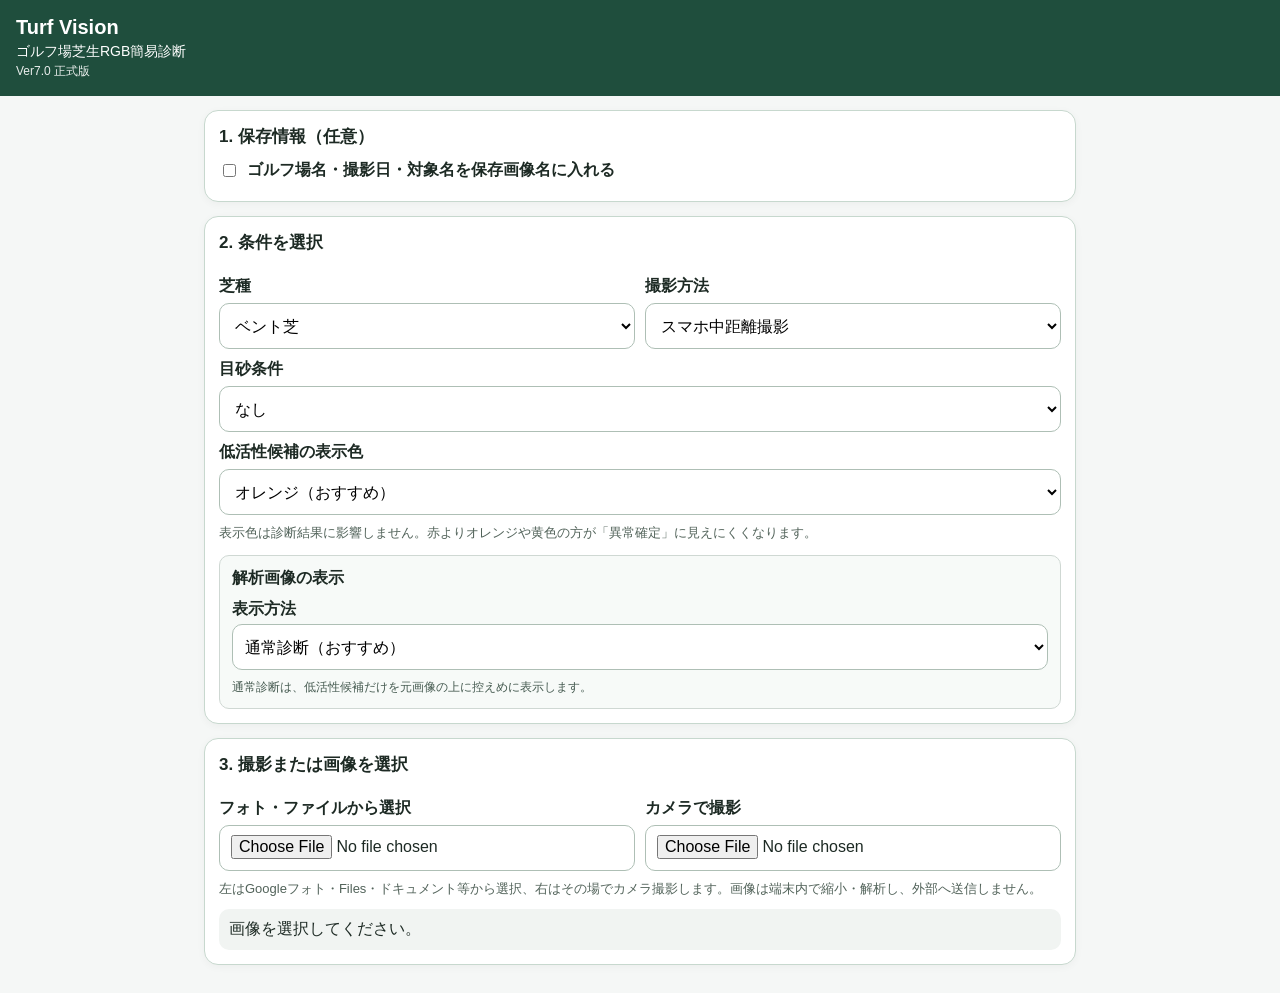
==== index.html @ b88d0dce "Turf Vision Ver7.0 初期登録" ====
<!doctype html>
<html lang="ja">
<head>
  <meta charset="utf-8">
  <meta name="viewport" content="width=device-width,initial-scale=1,viewport-fit=cover">
  <meta name="theme-color" content="#1f4e3d">
  <title>Turf Vision｜ゴルフ場芝生RGB簡易診断 Ver7.0</title>
  <link rel="manifest" href="manifest.json">
  <link rel="icon" type="image/png" sizes="32x32" href="favicon-32.png">
  <link rel="apple-touch-icon" href="apple-touch-icon.png">
  <style>
    :root { --green:#1f4e3d; --light:#eef6f1; --border:#c7d8ce; }
    * { box-sizing:border-box; }
    body { margin:0; font-family:-apple-system,BlinkMacSystemFont,"Yu Gothic","Meiryo",sans-serif; background:#f5f7f6; color:#1d2a24; }
    header { background:var(--green); color:white; padding:16px; position:sticky; top:0; z-index:10; }
    header h1 { margin:0; font-size:20px; }
    main { max-width:900px; margin:auto; padding:14px; }
    section { background:white; border:1px solid var(--border); border-radius:14px; padding:14px; margin-bottom:14px; box-shadow:0 2px 8px rgba(0,0,0,.04); }
    h2 { font-size:17px; margin:0 0 12px; }
    label { display:block; font-weight:700; margin:10px 0 6px; }
    select, button, input[type=file] { width:100%; min-height:46px; font-size:16px; border-radius:10px; border:1px solid #aebfb5; padding:9px 11px; background:white; }
    button { background:var(--green); color:white; border:none; font-weight:700; cursor:pointer; margin-top:10px; }
    button.secondary { background:#527a68; }
    button.gray { background:#6c757d; }
    button:disabled { opacity:.45; }
    .grid2 { display:grid; grid-template-columns:1fr 1fr; gap:10px; }
    .canvas-wrap { position:relative; width:100%; overflow:hidden; border-radius:10px; background:#111; touch-action:none; }
    canvas { display:block; width:100%; height:auto; }
    .hint { font-size:13px; line-height:1.55; color:#52635a; margin:8px 0 0; }
    .result { display:grid; grid-template-columns:repeat(2,minmax(0,1fr)); gap:10px; }
    .metric { background:var(--light); border-radius:10px; padding:12px; text-align:center; }
    .metric b { display:block; font-size:24px; margin-top:4px; }
    .grade { font-size:42px !important; color:#2e7d32; }
    .hidden { display:none; }
    .tabs { display:flex; gap:8px; }
    .tabs button { margin:0; }
    #status { padding:10px; border-radius:10px; background:#f1f4f2; margin-top:10px; }
    @media (max-width:600px){ .grid2,.result{grid-template-columns:1fr;} }
  </style>
</head>
<body>
<header>
  <h1>Turf Vision</h1>
  <div style="font-size:14px;margin-top:4px">ゴルフ場芝生RGB簡易診断</div>
  <div style="font-size:12px;margin-top:2px;opacity:.9">Ver7.0 正式版</div>
</header>
<main>
  <section>
    <h2>1. 保存情報（任意）</h2>
    <label style="display:flex;align-items:center;gap:8px;font-weight:700">
      <input id="useMeta" type="checkbox" style="width:auto;min-height:auto">
      ゴルフ場名・撮影日・対象名を保存画像名に入れる
    </label>
    <div id="metaFields" class="hidden">
      <label for="courseName">ゴルフ場名</label>
      <input id="courseName" type="text" placeholder="例：鳴尾ゴルフ倶楽部">
      <div class="grid2">
        <div><label for="shootDate">撮影日</label><input id="shootDate" type="date"></div>
        <div><label for="targetName">対象名</label><input id="targetName" type="text" placeholder="例：8番グリーン"></div>
      </div>
    </div>
  </section>

  <section>
    <h2>2. 条件を選択</h2>
    <div class="grid2">
      <div><label for="species">芝種</label><select id="species">
        <option>ベント芝</option><option>コウライ芝</option><option>ティフトン・バミューダ</option>
      </select></div>
      <div><label for="mode">撮影方法</label><select id="mode">
        <option>スマホ中距離撮影</option><option>スマホ近距離撮影</option><option>ドローン撮影</option>
      </select></div>
    </div>
    <label for="topdress">目砂条件</label>
    <select id="topdress"><option>なし</option><option>薄目砂</option><option>散布直後</option><option>厚め</option></select>
    <label for="overlayColor">低活性候補の表示色</label>
    <select id="overlayColor">
      <option value="amber" selected>オレンジ（おすすめ）</option>
      <option value="yellow">黄色</option>
      <option value="magenta">紫</option>
      <option value="red">赤</option>
    </select>
    <p class="hint">表示色は診断結果に影響しません。赤よりオレンジや黄色の方が「異常確定」に見えにくくなります。</p>
  </section>

  <section>
    <h2>3. 撮影または画像を選択</h2>
    <div class="grid2">
      <div>
        <label for="file">フォト・ファイルから選択</label>
        <input id="file" type="file" accept=".jpg,.jpeg,.png,.webp,image/jpeg,image/png,image/webp">
      </div>
      <div>
        <label for="cameraFile">カメラで撮影</label>
        <input id="cameraFile" type="file" accept="image/*" capture="environment">
      </div>
    </div>
    <p class="hint">左はGoogleフォト・Files・ドキュメント等から選択、右はその場でカメラ撮影します。画像は端末内で縮小・解析し、外部へ送信しません。</p>
    <div id="status">画像を選択してください。</div>
  </section>

  <section id="cropSection" class="hidden">
    <h2>4. 解析範囲</h2>
    <div class="canvas-wrap"><canvas id="cropCanvas"></canvas></div>
    <div class="tabs" style="margin-top:10px">
      <button id="fullBtn" class="secondary">写真全体を使用</button>
      <button id="resetBtn" class="gray">枠を初期化</button>
    </div>
    <p class="hint">枠の内側を指で動かせます。四隅付近を動かすと拡大・縮小できます。</p>
    <button id="analyzeBtn">この範囲を解析</button>
  </section>

  <section id="resultSection" class="hidden">
    <h2>5. 診断結果</h2>
    <div class="result">
      <div class="metric">管理判定<b id="grade" class="grade">-</b><span id="gradeText">-</span></div>
      <div class="metric">低活性候補率<b id="lowRate">-</b></div>
      <div class="metric">均一性指数<b id="uniformity">-</b></div>
      <div class="metric">芝抽出率<b id="cover">-</b></div><div class="metric">VARI平均<b id="variMean">-</b></div><div class="metric">GLI平均<b id="gliMean">-</b></div><div class="metric">ドライ指数<b id="dryIndex">-</b></div><div class="metric">ドライ段階<b id="dryStage">-</b></div>
    </div>
    <div class="tabs" style="margin-top:12px">
      <button id="showOriginal" class="secondary">元画像</button>
      <button id="showOverlay">簡易表示</button>
    </div>
    <div class="canvas-wrap" style="margin-top:10px"><canvas id="resultCanvas"></canvas></div>
    <p id="resultComment" class="hint"></p><p class="hint"><b>ドライ指数：</b>低活性候補率、均一性、VARI、褐色傾向を組み合わせた0～100の簡易指標です。病害や虫害を確定するものではなく、散水・土壌水分・撥水状態を早めに確認するための目安です。</p><p class="hint">選択色＝低活性候補、白＝影除外、黄＝目砂候補除外。病害名や原因の確定ではなく、散水・土壌水分・現地状態を確認する場所の抽出用です。</p>
    <button id="saveBtn">簡易表示画像を保存</button>
<button id="saveReportBtn" class="secondary">相談用レポートを1枚で保存</button>
  </section>

  <section id="teacherSection" class="hidden">
    <h2>6. 教師データ登録（任意）</h2>
    <p class="hint">診断後に、現地で確認した正しい状態を登録します。登録内容はこの端末内に保存され、外部へ送信されません。</p>

    <label for="trueLabel">現地確認結果</label>
    <select id="trueLabel">
      <option value="">選択してください</option>
      <option>正常</option>
      <option>要観察</option>
      <option>ドライ予兆</option>
      <option>初期ドライ</option>
      <option>進行ドライ</option>
      <option>重度ドライ</option>
      <option>病害疑い</option>
      <option>病害確認</option>
      <option>虫害疑い</option>
      <option>虫害確認</option>
      <option>ボールマーク・傷</option>
      <option>目砂・作業跡</option>
      <option>芝目・刈込方向の影響</option>
      <option>その他</option>
    </select>

    <div id="diseaseFields" class="hidden">
      <label for="diseaseName">病害名（任意）</label>
      <select id="diseaseName">
        <option value="">不明・未確定</option>
        <option>ダラースポット</option>
        <option>炭疽病</option>
        <option>ピシウム病</option>
        <option>ブラウンパッチ</option>
        <option>ラージパッチ</option>
        <option>フェアリーリング</option>
        <option>雪腐病</option>
        <option>その他病害</option>
      </select>
    </div>

    <div id="insectFields" class="hidden">
      <label for="insectName">虫害名（任意）</label>
      <select id="insectName">
        <option value="">不明・未確定</option>
        <option>シバオサゾウムシ</option>
        <option>コガネムシ類</option>
        <option>シバツトガ</option>
        <option>スジキリヨトウ</option>
        <option>その他虫害</option>
      </select>
    </div>

    <div class="grid2">
      <div>
        <label for="afterWater">散水後の変化</label>
        <select id="afterWater">
          <option>未確認</option>
          <option>回復した</option>
          <option>一部回復</option>
          <option>回復しなかった</option>
        </select>
      </div>
      <div>
        <label for="confirmedDays">確認日数</label>
        <select id="confirmedDays">
          <option value="">未入力</option>
          <option>当日</option>
          <option>翌日</option>
          <option>3日後</option>
          <option>7日後</option>
          <option>14日後</option>
        </select>
      </div>
    </div>

    <label for="teacherNote">備考</label>
    <input id="teacherNote" type="text" placeholder="例：散水翌日に回復、ボールマーク混在">

    <label style="display:flex;align-items:center;gap:8px;font-weight:700">
      <input id="saveTeacherImage" type="checkbox" checked style="width:auto;min-height:auto">
      解析範囲の元画像も端末内へ保存する
    </label>

    <button id="registerTeacherBtn">教師データに登録</button>
    <div id="teacherStatus" class="hint">登録件数：0件</div>

    <div class="grid2">
      <button id="exportCsvBtn" class="secondary">教師データCSVを書き出す</button>
      <button id="exportJsonBtn" class="secondary">バックアップJSONを書き出す</button>
    </div>

    <label for="importJsonFile">バックアップJSONを読み込む</label>
    <input id="importJsonFile" type="file" accept=".json,application/json">
    <button id="importJsonBtn" class="secondary">バックアップから復元</button>

    <h3 style="margin-top:18px">教師データ管理</h3>
    <div id="teacherSummary" class="result"></div>
    <div style="overflow-x:auto;margin-top:12px">
      <table id="teacherTable" style="width:100%;border-collapse:collapse;font-size:13px">
        <thead>
          <tr>
            <th style="border:1px solid #ccc;padding:6px">No.</th>
            <th style="border:1px solid #ccc;padding:6px">登録日</th>
            <th style="border:1px solid #ccc;padding:6px">芝種</th>
            <th style="border:1px solid #ccc;padding:6px">現地確認</th>
            <th style="border:1px solid #ccc;padding:6px">ドライ指数</th>
            <th style="border:1px solid #ccc;padding:6px">病害・虫害</th>
          </tr>
        </thead>
        <tbody></tbody>
      </table>
    </div>

    <button id="clearTeacherBtn" class="gray">端末内の教師データを全削除</button>
    <p class="hint">CSVには画像そのものは含まれません。画像を保存した登録は、端末内データベースに保持されます。アプリやブラウザのデータを削除すると消えるため、定期的にJSONバックアップを書き出してください。</p>
  </section>

</main>
<script src="app.js"></script>
</body>
</html>
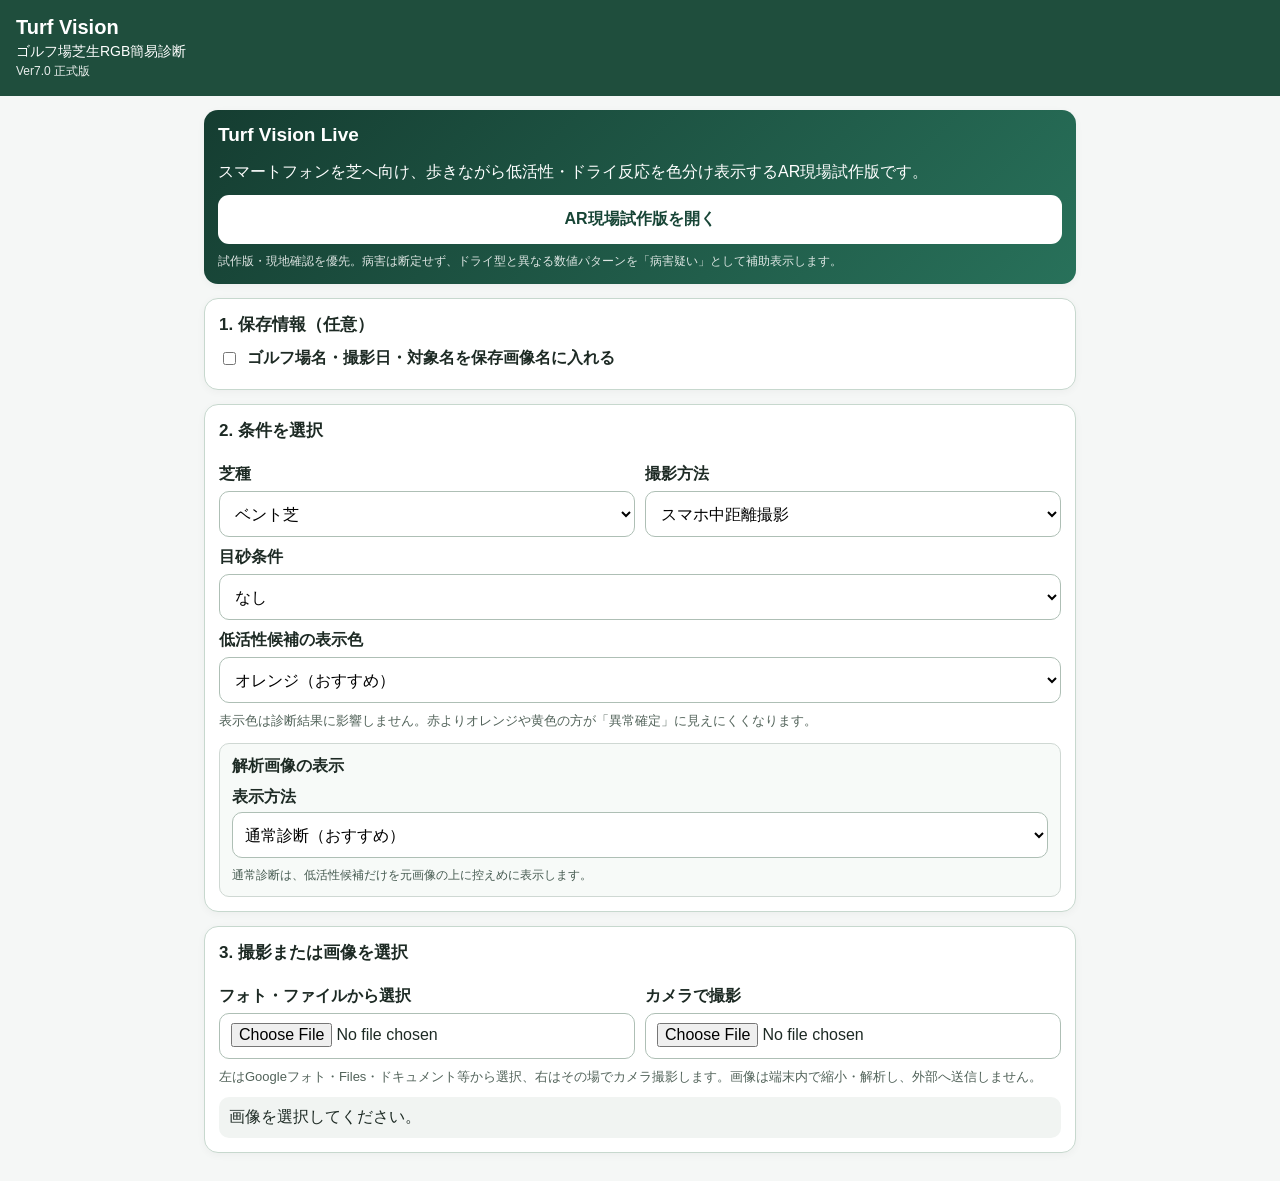
==== commit 80de9720: "Add files via upload" ====
--- a/index.html
+++ b/index.html
@@ -45,6 +45,13 @@
   <div style="font-size:12px;margin-top:2px;opacity:.9">Ver7.0 正式版</div>
 </header>
 <main>
+  <section style="background:linear-gradient(135deg,#153d31,#28715a);color:white;border:none">
+    <h2 style="font-size:19px">Turf Vision Live</h2>
+    <p style="line-height:1.7;margin:6px 0 10px">スマートフォンを芝へ向け、歩きながら低活性・ドライ反応を色分け表示するAR現場試作版です。</p>
+    <a href="ar.html" style="display:block;text-align:center;text-decoration:none;background:white;color:#174536;font-weight:800;padding:14px;border-radius:11px">AR現場試作版を開く</a>
+    <p style="font-size:12px;opacity:.85;margin:9px 0 0">試作版・現地確認を優先。病害は断定せず、ドライ型と異なる数値パターンを「病害疑い」として補助表示します。</p>
+  </section>
+
   <section>
     <h2>1. 保存情報（任意）</h2>
     <label style="display:flex;align-items:center;gap:8px;font-weight:700">
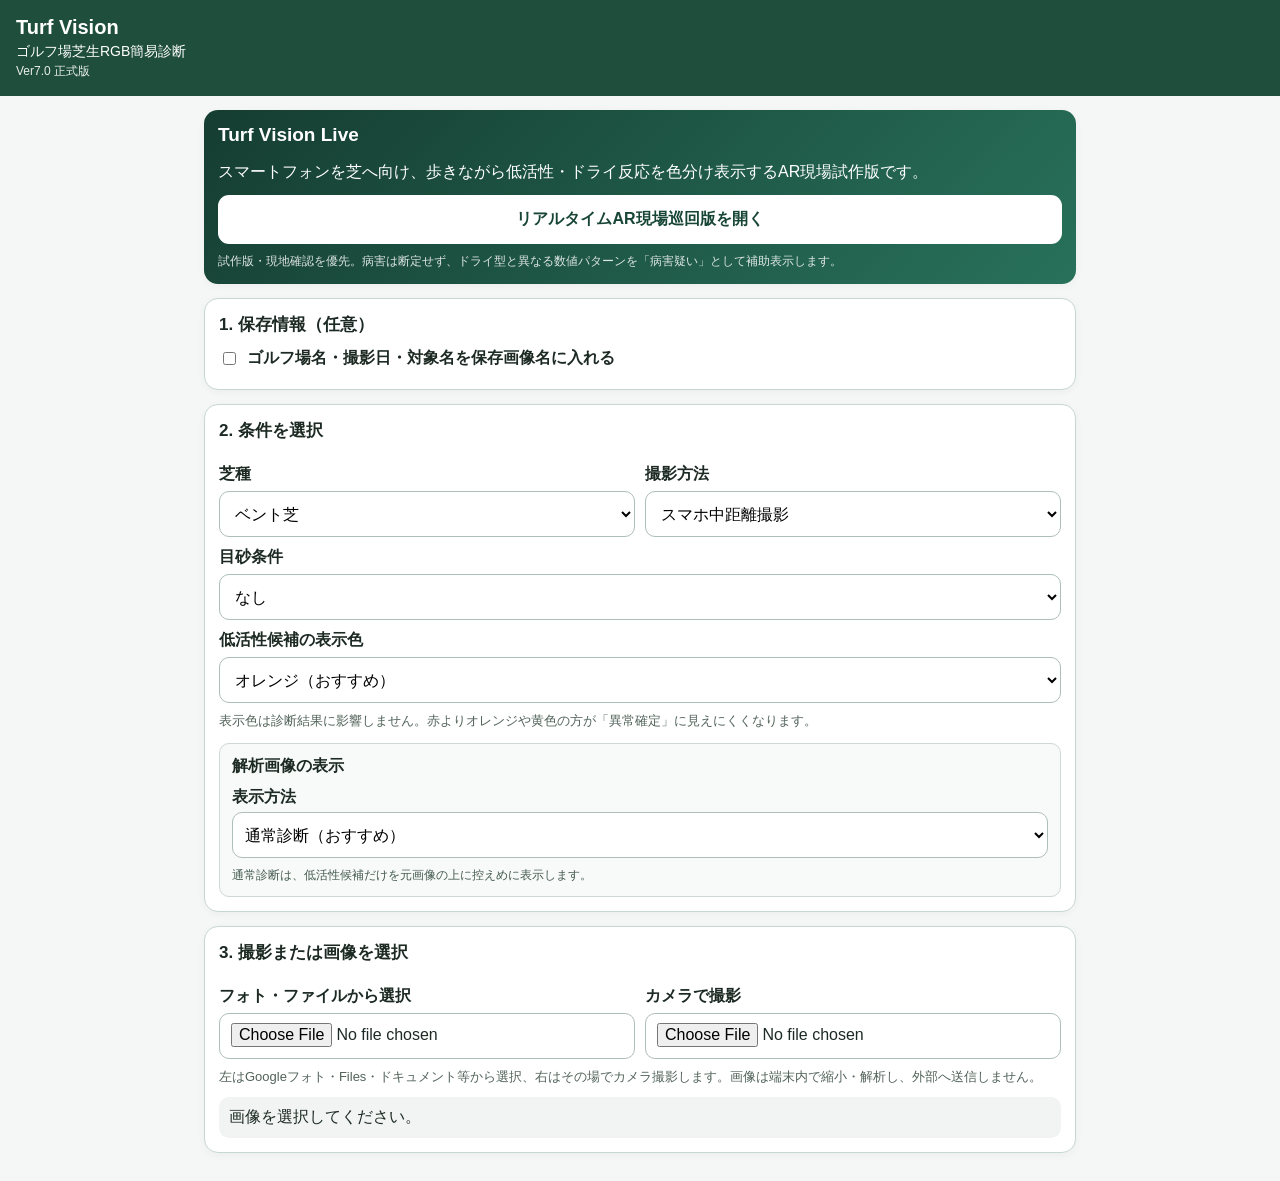
==== commit 8622d8f0: "Add files via upload" ====
--- a/index.html
+++ b/index.html
@@ -48,7 +48,7 @@
   <section style="background:linear-gradient(135deg,#153d31,#28715a);color:white;border:none">
     <h2 style="font-size:19px">Turf Vision Live</h2>
     <p style="line-height:1.7;margin:6px 0 10px">スマートフォンを芝へ向け、歩きながら低活性・ドライ反応を色分け表示するAR現場試作版です。</p>
-    <a href="ar.html" style="display:block;text-align:center;text-decoration:none;background:white;color:#174536;font-weight:800;padding:14px;border-radius:11px">AR現場試作版を開く</a>
+    <a href="ar.html" style="display:block;text-align:center;text-decoration:none;background:white;color:#174536;font-weight:800;padding:14px;border-radius:11px">リアルタイムAR現場巡回版を開く</a>
     <p style="font-size:12px;opacity:.85;margin:9px 0 0">試作版・現地確認を優先。病害は断定せず、ドライ型と異なる数値パターンを「病害疑い」として補助表示します。</p>
   </section>
 
